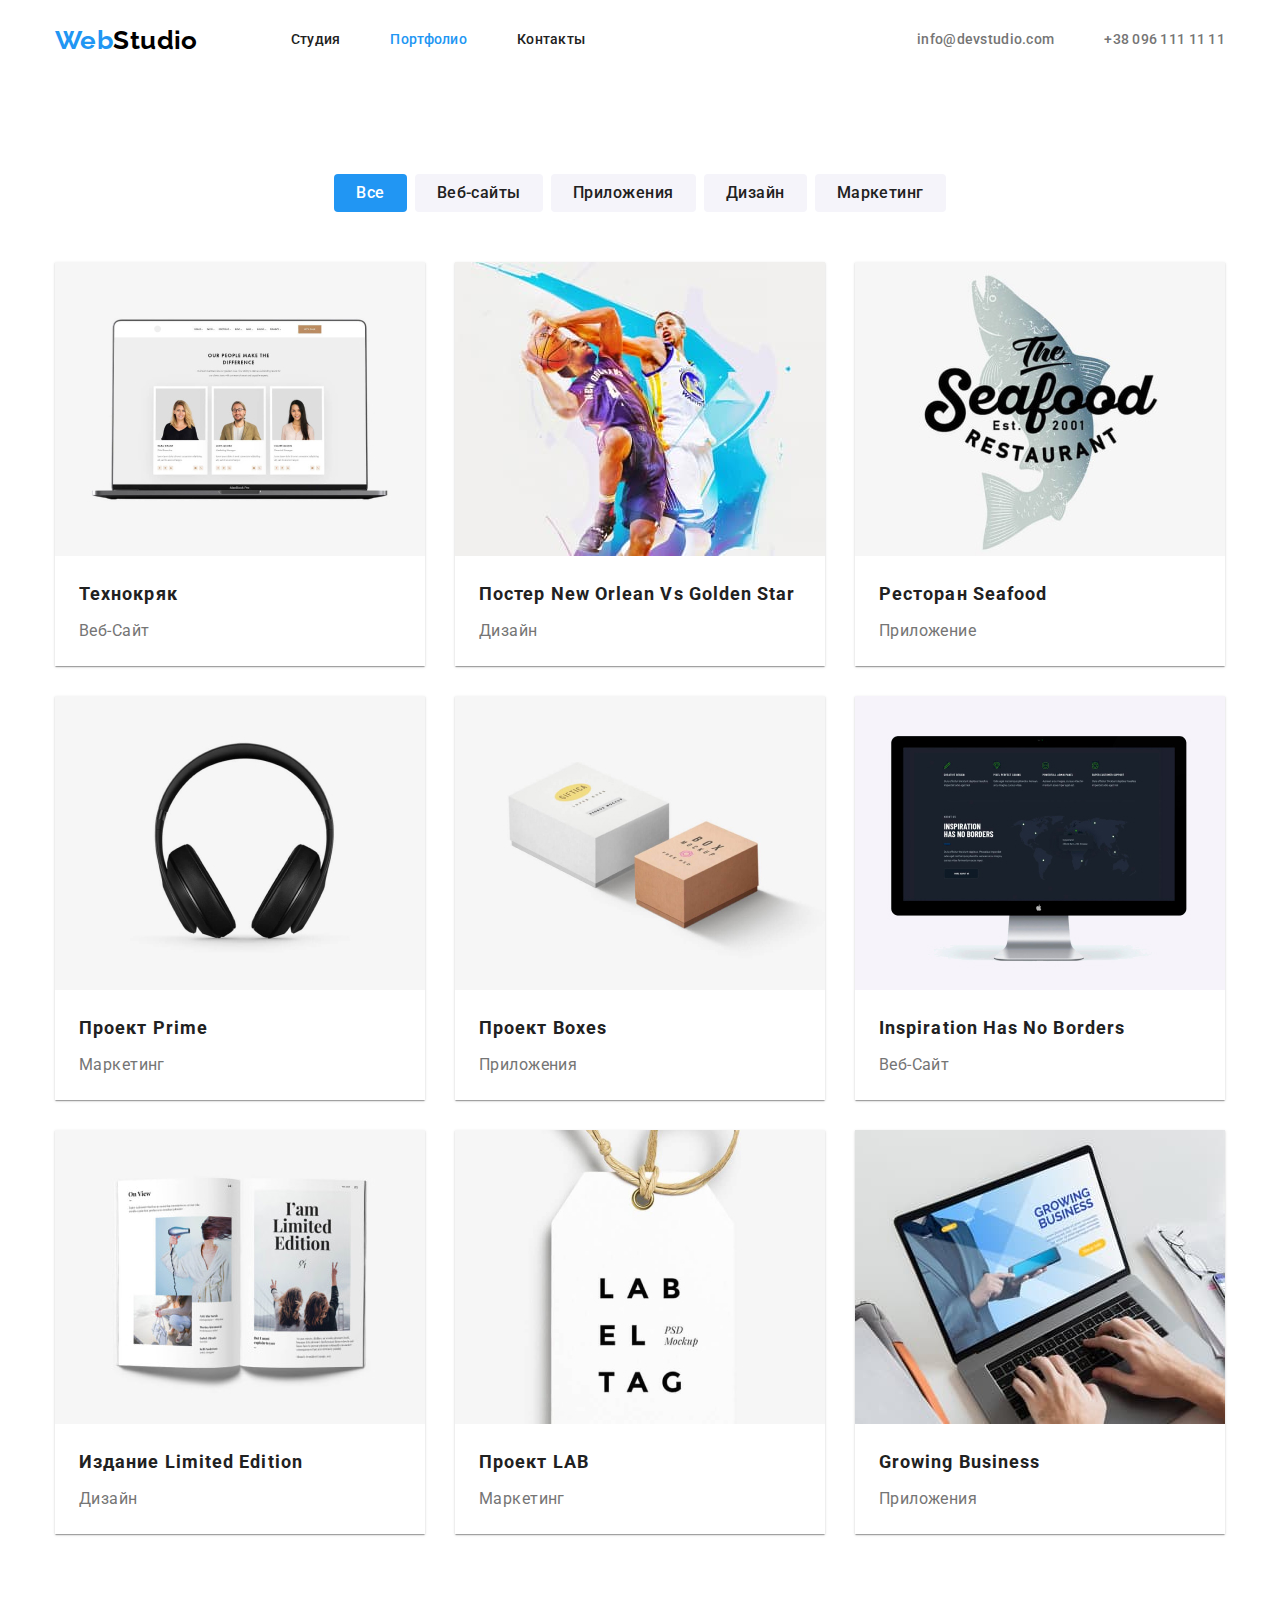
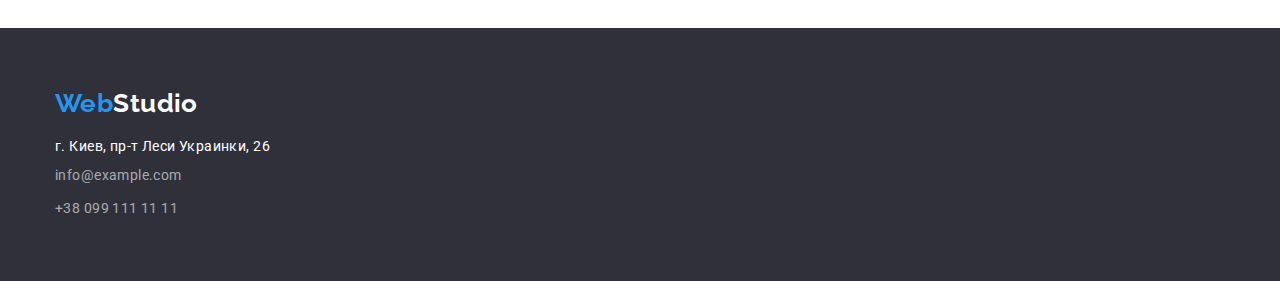
==== pages/portfolio.html @ 3f408224 "Проект" ====
<!DOCTYPE html>
<html lang="ru">
  <head>
    <meta charset="UTF-8" />
    <meta http-equiv="X-UA-Compatible" content="IE=edge" />
    <meta name="viewport" content="width=device-width, initial-scale=1.0" />
    <title>Портфолио</title>
    <link rel="preconnect" href="https://fonts.gstatic.com" />
    <link
      href="https://fonts.googleapis.com/css2?family=Oleo+Script&family=Raleway:wght@700&family=Roboto:wght@400;500;700&display=swap"
      rel="stylesheet"
    />
    <link
      rel="stylesheet"
      href="https://cdn.jsdelivr.net/npm/modern-normalize@1.0.0/modern-normalize.min.css"
    />
    <link rel="stylesheet" href="../css/variables.css" />
    <link rel="stylesheet" href="../css/style.css" />
  </head>
  <body>
    <header class="header">
      <div class="container">
        <p class="logo">
          <a class="link" href="../index.html"
            >Web<span class="logoheader-secondpart">Studio</span></a
          >
        </p>
        <nav class="menu">
          <ul class="nav-menu">
            <li class="listitem">
              <a class="link" href="../index.html">Студия</a>
            </li>
            <li class="listitem">
              <a class="link active" href="pages/portfolio.html">Портфолио</a>
            </li>
            <li class="listitem">
              <a class="link" href="#">Контакты</a>
            </li>
          </ul>
        </nav>
        <ul class="listinfo">
          <li class="listitem">
            <a class="link header-info" href="mailto:info@devstudio.com"
              >info@devstudio.com</a
            >
          </li>
          <li class="listitem">
            <a class="link header-info" href="tel:+380961111111"
              >+38 096 111 11 11</a
            >
          </li>
        </ul>
      </div>
    </header>
    <main>
      <section class="section-portfolio">
        <div class="container">
          <h1 class="nonevisible">Наши работы</h1>
          <!-- Группа кнопок для фильтра работ -->
          <ul class="filter-nav">
            <li class="listitem">
              <button class="filter-btn active" type="submit">Все</button>
            </li>
            <li class="listitem">
              <button class="filter-btn" type="submit">Веб-сайты</button>
            </li>
            <li class="listitem">
              <button class="filter-btn" type="submit">Приложения</button>
            </li>
            <li class="listitem">
              <button class="filter-btn" type="submit">Дизайн</button>
            </li>
            <li class="listitem">
              <button class="filter-btn" type="submit">Маркетинг</button>
            </li>
          </ul>
          <!-- Группа карточек с работами -->
          <div class="portfolio-card-container">
            <ul class="portfolio-list">
              <li class="listitem">
                <div class="portfolio-card-img">
                  <img
                    src="../images/portfolio1.jpg"
                    alt="Веб-сайт Технокряк"
                  />
                </div>
                <div class="prtfolio-card-content">
                  <h2 class="title">Технокряк</h2>
                  <p class="text">Веб-сайт</p>
                </div>
              </li>
              <li class="listitem">
                <div class="portfolio-card-img">
                  <img
                    src="../images/portfolio2.jpg"
                    alt="Дизайн Постер New Orlean vs Golden Star"
                  />
                </div>
                <div class="prtfolio-card-content">
                  <h2 class="title">Постер New Orlean vs Golden Star</h2>
                  <p class="text">Дизайн</p>
                </div>
              </li>
              <li class="listitem">
                <div class="portfolio-card-img">
                  <img
                    src="../images/portfolio3.jpg"
                    alt="Приложение Ресторан Seafood"
                  />
                </div>
                <div class="prtfolio-card-content">
                  <h2 class="title">Ресторан Seafood</h2>
                  <p class="text">Приложение</p>
                </div>
              </li>
              <li class="listitem">
                <div class="portfolio-card-img">
                  <img
                    src="../images/portfolio4.jpg"
                    alt="Маркетинг Проект Prime"
                  />
                </div>
                <div class="prtfolio-card-content">
                  <h2 class="title">Проект Prime</h2>
                  <p class="text">Маркетинг</p>
                </div>
              </li>
              <li class="listitem">
                <div class="portfolio-card-img">
                  <img
                    src="../images/portfolio5.jpg"
                    alt="Приложение Проект Boxes"
                  />
                </div>
                <div class="prtfolio-card-content">
                  <h2 class="title">Проект Boxes</h2>
                  <p class="text">Приложения</p>
                </div>
              </li>
              <li class="listitem">
                <div class="portfolio-card-img">
                  <img
                    src="../images/portfolio6.jpg"
                    alt="Веб-сайт Inspiration has no Borders"
                  />
                </div>
                <div class="prtfolio-card-content">
                  <h2 class="title">Inspiration has no Borders</h2>
                  <p class="text">Веб-сайт</p>
                </div>
              </li>
              <li class="listitem">
                <div class="portfolio-card-img">
                  <img
                    src="../images/portfolio7.jpg"
                    alt="Дизайн Издание Limited Edition"
                  />
                </div>
                <div class="prtfolio-card-content">
                  <h2 class="title">Издание Limited Edition</h2>
                  <p class="text">Дизайн</p>
                </div>
              </li>
              <li class="listitem">
                <div class="portfolio-card-img">
                  <img
                    src="../images/portfolio8.jpg"
                    alt="Маркетинг Проект LAB"
                  />
                </div>
                <div class="prtfolio-card-content">
                  <h2 class="title">Проект LAB</h2>
                  <p class="text">Маркетинг</p>
                </div>
              </li>
              <li class="listitem">
                <div class="portfolio-card-img">
                  <img
                    src="../images/portfolio9.jpg"
                    alt="Приложение Growing Business"
                  />
                </div>
                <div class="prtfolio-card-content">
                  <h2 class="title">Growing Business</h2>
                  <p class="text">Приложения</p>
                </div>
              </li>
            </ul>
          </div>
        </div>
      </section>
    </main>
    <footer>
      <div class="footer-box">
        <div class="container">
          <p class="logo">
            <a class="link" href="./index.html"
              >Web<span class="logofooter-secondpart">Studio</span></a
            >
          </p>
          <address>
            <p class="address-info">г. Киев, пр-т Леси Украинки, 26</p>
            <ul class="listinfo">
              <li class="listitem">
                <a class="link footer-info" href="mailto:info@example.com"
                  >info@example.com</a
                >
              </li>
              <li class="listitem">
                <a class="link footer-info" href="tel:+380991111111"
                  >+38 099 111 11 11</a
                >
              </li>
            </ul>
          </address>
        </div>
      </div>
    </footer>
  </body>
</html>
---- css/variables.css ----
:root {
  --basic-textcolor: rgba(117, 117, 117, 1);
  --white-color: rgba(255, 255, 255, 1);
  --accent-color: rgba(33, 150, 243, 1);
  --basic-hcolor: rgba(33, 33, 33, 1);
  --footter-acolor: rgba(255, 255, 255, 0.6);
  --accent-bgcolor: rgba(47, 48, 58, 1);
  --section-bgcolor: rgba(245, 244, 250, 1);
  --logoheader-second-color: rgba(0, 0, 0, 1);
  --logofooter-second-color: rgba(255, 255, 255, 1);
  --border-cards-color: rgba(238, 238, 238, 1);
  --width-container: 1200px;
  --min-indent: 30px;
  --card-shadow: 0px 2px 1px -1px rgba(0, 0, 0, 0.2),
    0px 1px 1px 0px rgba(0, 0, 0, 0.14), 0px 1px 3px 0px rgba(0, 0, 0, 0.12);
}

/* 
Черный лого rgba(0,0,0,1);
акцент rgba(33,150,243,1);
неактивный меню rgba(33,33,33,1);
неактивная ссылка rgba(117,117,117,1);
Основной белый rgba(255,255,255,1);
border: 1px solid 236,236,236,1
 */
---- css/style.css ----
/* font-family: 'Oleo Script', cursive;
font-family: 'Raleway', sans-serif; */
/* 
* {
  outline: 1px solid tomato;
} */

body {
  font-family: 'Roboto', sans-serif;
  font-weight: 400;
  font-size: 14px;
  line-height: 1.14;
  letter-spacing: 0.03em;
  color: var(--basic-textcolor);
}

img {
  display: block;
  max-width: 100%;
  height: auto;
}

/* reset style for tags and base classes*/

body h1,
body h2,
body h3,
body h4,
body h5,
body h6,
body p,
body ul {
  padding: 0;
  margin: 0;
  margin-block-start: 0;
  margin-block-end: 0;
}

address {
  font-style: normal;
}

.listitem {
  list-style: none;
}

.link {
  text-decoration: none;
}

/* Style general container */
/* container */
.container {
  width: var(--width-container);
  padding: 0 15px;
  margin: 0 auto;
}

/* general style section */
.base-title {
  font-weight: 700;
  color: var(--basic-hcolor);
  font-size: 36px;
  line-height: 1.17;
  text-align: center;
}

.title {
  font-weight: 700;
  color: var(--basic-hcolor);
  line-height: 1.14;
  text-transform: uppercase;
}

.text {
  line-height: 1.71;
}

/* general HEADER and FOOTTER sections: logo, menu, contact*/
.header .container {
  display: flex;
  align-items: center;
  min-height: 80px;
}

.logo {
  margin-right: 93px;
}

.logo .link {
  font-family: 'Raleway', sans-serif;
  color: var(--accent-color);
  font-weight: 700;
  font-size: 26px;
  line-height: 1.19;
}

.logoheader-secondpart {
  color: var(--logoheader-second-color);
}

.logofooter-secondpart {
  color: var(--logofooter-second-color);
}

/* style header and lists for menu and contact-info*/
.nav-menu {
  display: flex;
  align-items: center;
}

.nav-menu .listitem:not(:first-child) {
  margin-left: 50px;
}

.menu .link {
  display: inline-block;
  color: var(--basic-hcolor);
  font-weight: 500;
  line-height: 1.14;
  letter-spacing: 0.02em;
}

.header .listinfo {
  display: flex;
  margin-left: auto;
}

.header .listinfo .listitem:not(:last-child) {
  margin-right: 50px;
}

.menu .link:hover,
.menu .link:focus,
.listinfo .link:hover,
.listinfo .link:focus {
  color: var(--accent-color);
}

.menu .link.active {
  color: var(--accent-color);
}

.listitem .header-info {
  font-weight: 500;
  line-height: 1.14;
  letter-spacing: 0.02em;
  color: var(--basic-textcolor);
}

/* style main section
section Hero */

.main-box {
  min-width: var(--width-container);
  background-color: var(--accent-bgcolor);
}

.hero.container {
  padding: 200px 0;
}

.tagline {
  display: block;
  margin-bottom: 30px;
  color: var(--white-color);
  font-weight: 900;
  font-size: 44px;
  line-height: 1.36;
  text-align: center;
  letter-spacing: 0.06em;
  text-transform: uppercase;
}

.btn-order {
  display: block;
  padding: 10px 32px;
  margin: 0 auto;
  font-weight: 700;
  font-size: 16px;
  line-height: 1.86;
  text-align: center;
  letter-spacing: 0.06em;
  background: var(--accent-color);
  color: var(--white-color);
  border-radius: 4px;
  border-style: none;
}

/* style section feuture */

.features .container,
.ourteam .container {
  padding-top: 94px;
  padding-bottom: 94px;
}

.features .list {
  display: flex;
  flex-wrap: wrap;
  justify-content: space-between;
}

.nonevisible {
  display: none;
}

.features .title {
  margin-bottom: 10px;
}

.features .listitem {
  width: 270px;
}

/* style section portfolio */

.portfolio .container {
  padding-bottom: 94px;
}

.portfolio .list {
  display: flex;
  flex-wrap: wrap;
  justify-content: space-between;
}

.portfolio .base-title {
  margin-bottom: 50px;
}

.portfolio .title {
  font-weight: 700;
  font-size: 18px;
  line-height: 2;
  letter-spacing: 0.06em;
  text-transform: capitalize;
}

.portfolio .text {
  font-size: 16px;
  line-height: 1.88;
  text-transform: capitalize;
}

/* style section ourteam */
.ourteam .base-title {
  margin-bottom: 50px;
}

.ourteam .list {
  display: flex;
  flex-wrap: wrap;
  justify-content: space-between;
}

.ourteam .listitem {
  text-align: center;
  border-style: hidden;
  border-width: 1px;
  border-radius: 0px 0px 4px 4px;
  box-shadow: var(--card-shadow);
}

.ourteam .image {
  display: block;
}

.ourteam .title {
  margin-bottom: 10px;
  display: block;
  font-weight: 500;
  font-size: 16px;
  line-height: 1.19;
  text-transform: capitalize;
}

.ourteam .text {
  display: block;
  font-size: 16px;
  line-height: 1.19;
  text-transform: capitalize;
}

.ourteam {
  min-width: var(--width-container);
  background-color: var(--section-bgcolor);
}

.ourteam-card-content {
  padding: var(--min-indent);
  background-color: var(--white-color);
}

/* style for footer */

.footer-box .container {
  padding-bottom: 60px;
  padding-top: 60px;
}

.footer-box .logo {
  margin-bottom: 20px;
}

.footer-box .address-info {
  display: block;
  margin-bottom: 9px;
  color: var(--white-color);
}

.footer-box .footer-info {
  display: inline-block;
}

.footer-box .listitem {
  display: block;
}

.footer-box .listinfo .listitem:not(:last-child) {
  margin-bottom: 9px;
}

.listitem .footer-info {
  line-height: 1.71;
  color: var(--footter-acolor);
}

.footer-box {
  min-width: var(--width-container);
  background-color: var(--accent-bgcolor);
}

/* only potfolio pages */

.section-portfolio {
  margin-top: 94px;
  margin-bottom: 94px;
}

.section-portfolio .filter-nav {
  display: flex;
  justify-content: center;
  margin-bottom: 50px;
}

.section-portfolio .filter-nav .listitem:not(:first-child) {
  margin-left: 8px;
}

.section-portfolio .listitem .filter-btn {
  min-height: 38px;
  padding: 6px 22px;
  border-style: none;
  border-radius: 4px;
  background-color: var(--section-bgcolor);
  color: var(--basic-hcolor);
  font-family: 'Roboto', sans-serif;
  font-weight: 500;
  font-size: 16px;
  line-height: 1.63;
  text-align: center;
  letter-spacing: 0.03em;
}

.filter-nav .filter-btn:hover,
.filter-nav .filter-btn:focus {
  background-color: var(--accent-color);
  color: var(--white-color);
}

.filter-nav .filter-btn.active {
  background-color: var(--accent-color);
  color: var(--white-color);
}

.portfolio-list {
  display: flex;
  flex-wrap: wrap;
  justify-content: flex-start;
  margin-top: calc(-1 * var(--min-indent));
  margin-left: calc(-1 * var(--min-indent));
}

.portfolio-list .listitem {
  flex-basis: calc(100% / 3 - var(--min-indent));
  margin-top: var(--min-indent);
  margin-left: var(--min-indent);
  box-shadow: var(--card-shadow);
}

.prtfolio-card-content {
  padding: 20px 24px;
}

.portfolio-list .title {
  margin-bottom: 4px;
  font-weight: 700;
  font-size: 18px;
  line-height: 2;
  letter-spacing: 0.06em;
  text-transform: capitalize;
}

.portfolio-list .text {
  font-size: 16px;
  line-height: 1.88;
  text-transform: capitalize;
}
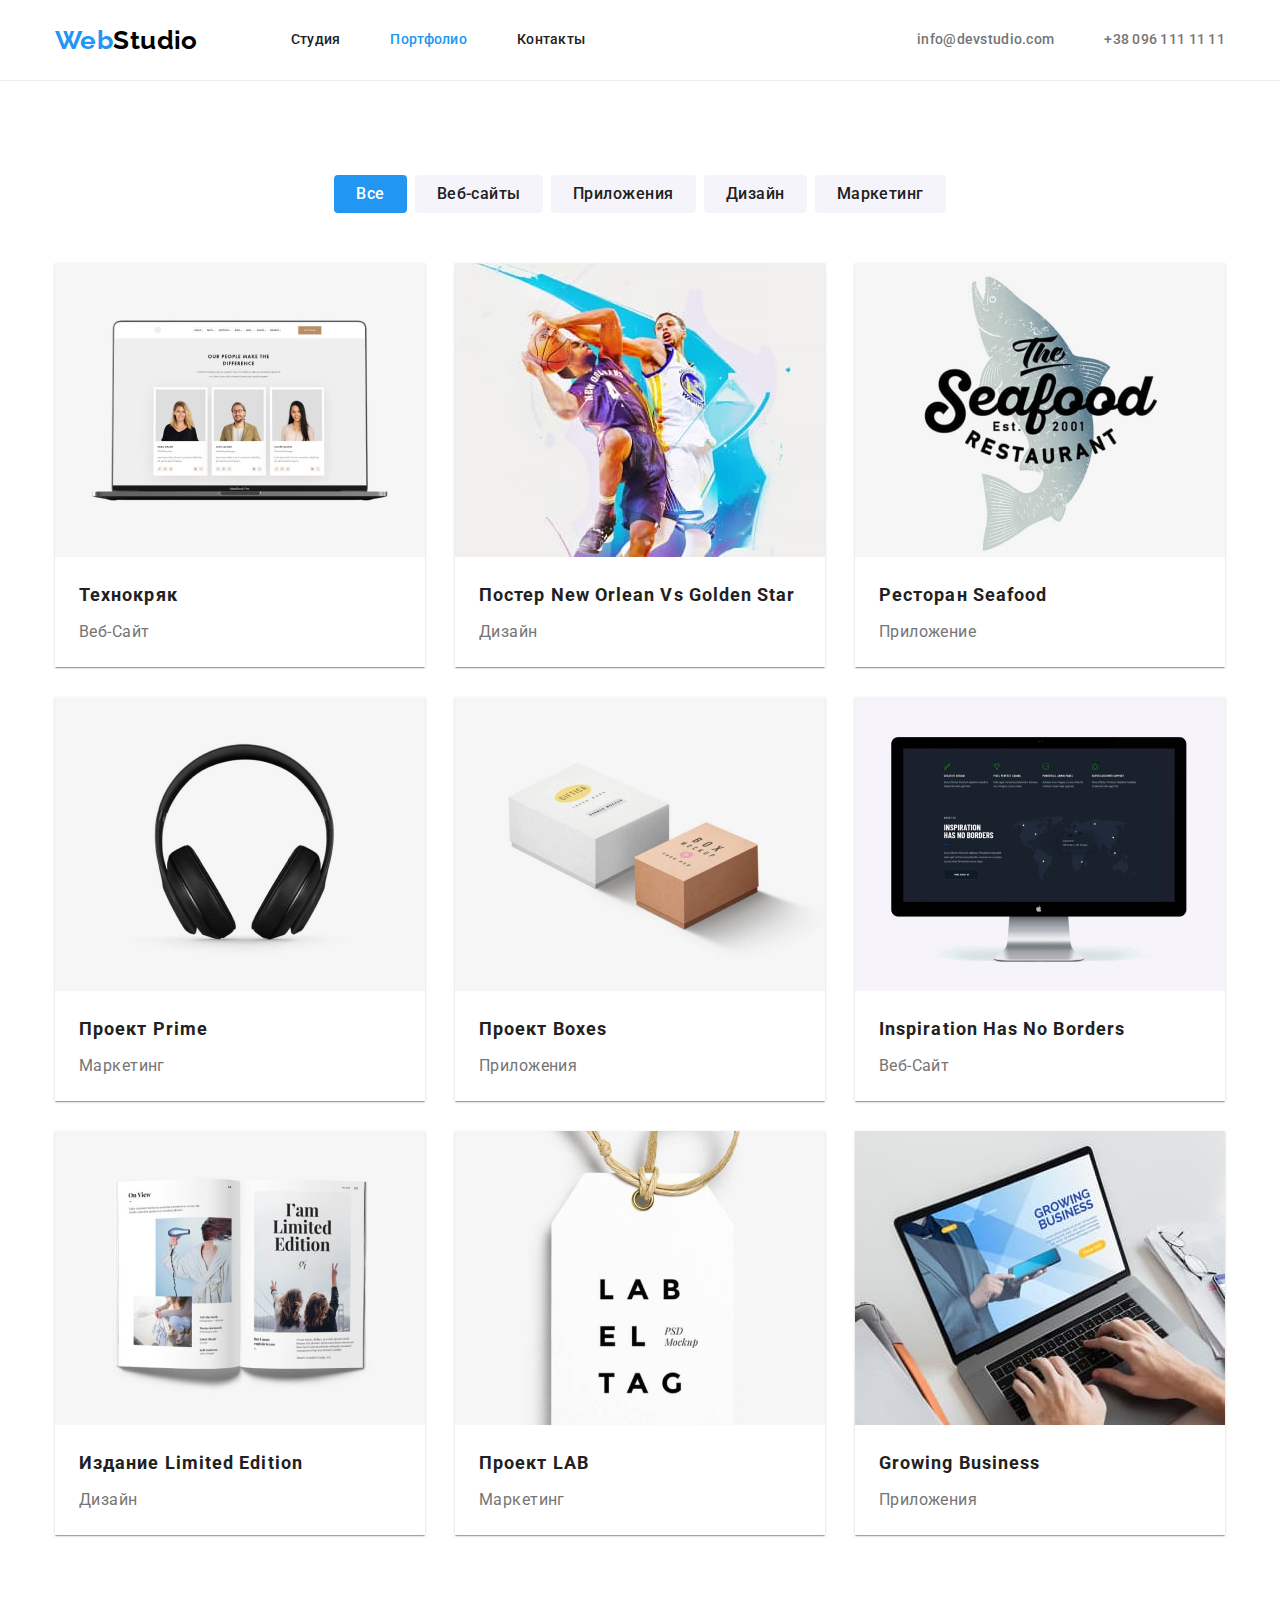
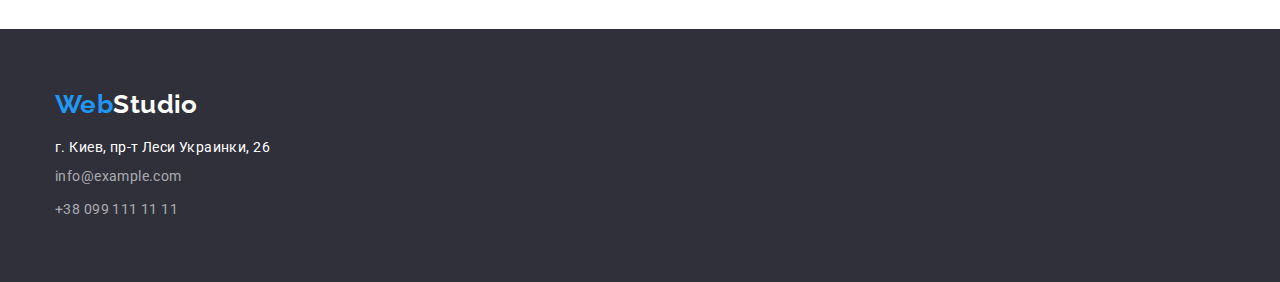
==== commit 0fca82d7: "Проект" ====
--- a/pages/portfolio.html
+++ b/pages/portfolio.html
@@ -19,37 +19,39 @@
   </head>
   <body>
     <header class="header">
-      <div class="container">
-        <p class="logo">
-          <a class="link" href="../index.html"
-            >Web<span class="logoheader-secondpart">Studio</span></a
-          >
-        </p>
-        <nav class="menu">
-          <ul class="nav-menu">
-            <li class="listitem">
-              <a class="link" href="../index.html">Студия</a>
-            </li>
-            <li class="listitem">
-              <a class="link active" href="pages/portfolio.html">Портфолио</a>
-            </li>
-            <li class="listitem">
-              <a class="link" href="#">Контакты</a>
+      <div class="canvas">
+        <div class="container">
+          <p class="logo">
+            <a class="link" href="../index.html"
+              >Web<span class="logoheader-secondpart">Studio</span></a
+            >
+          </p>
+          <nav class="menu">
+            <ul class="nav-menu">
+              <li class="listitem">
+                <a class="link" href="../index.html">Студия</a>
+              </li>
+              <li class="listitem">
+                <a class="link active" href="portfolio.html">Портфолио</a>
+              </li>
+              <li class="listitem">
+                <a class="link" href="#">Контакты</a>
+              </li>
+            </ul>
+          </nav>
+          <ul class="listinfo">
+            <li class="listitem">
+              <a class="link header-info" href="mailto:info@devstudio.com"
+                >info@devstudio.com</a
+              >
+            </li>
+            <li class="listitem">
+              <a class="link header-info" href="tel:+380961111111"
+                >+38 096 111 11 11</a
+              >
             </li>
           </ul>
-        </nav>
-        <ul class="listinfo">
-          <li class="listitem">
-            <a class="link header-info" href="mailto:info@devstudio.com"
-              >info@devstudio.com</a
-            >
-          </li>
-          <li class="listitem">
-            <a class="link header-info" href="tel:+380961111111"
-              >+38 096 111 11 11</a
-            >
-          </li>
-        </ul>
+        </div>
       </div>
     </header>
     <main>
@@ -190,8 +192,8 @@
         </div>
       </section>
     </main>
-    <footer>
-      <div class="footer-box">
+    <footer class="footer">
+      <div class="canvas">
         <div class="container">
           <p class="logo">
             <a class="link" href="./index.html"
--- a/css/variables.css
+++ b/css/variables.css
@@ -5,11 +5,15 @@
   --basic-hcolor: rgba(33, 33, 33, 1);
   --footter-acolor: rgba(255, 255, 255, 0.6);
   --accent-bgcolor: rgba(47, 48, 58, 1);
+  --accent-bgcolor-40: rgba(47, 48, 58, 0.4);
   --section-bgcolor: rgba(245, 244, 250, 1);
   --logoheader-second-color: rgba(0, 0, 0, 1);
   --logofooter-second-color: rgba(255, 255, 255, 1);
   --border-cards-color: rgba(238, 238, 238, 1);
+  --border-header-color: rgba(236, 236, 236, 1);
   --width-container: 1200px;
+  --width-canvas: 1600px;
+  --height-canvas: 600px;
   --min-indent: 30px;
   --card-shadow: 0px 2px 1px -1px rgba(0, 0, 0, 0.2),
     0px 1px 1px 0px rgba(0, 0, 0, 0.14), 0px 1px 3px 0px rgba(0, 0, 0, 0.12);
--- a/css/style.css
+++ b/css/style.css
@@ -50,6 +50,12 @@
 
 /* Style general container */
 /* container */
+.canvas {
+  max-width: 100%;
+  min-width: var(--width-container);
+  margin: 0 auto;
+}
+
 .container {
   width: var(--width-container);
   padding: 0 15px;
@@ -77,6 +83,10 @@
 }
 
 /* general HEADER and FOOTTER sections: logo, menu, contact*/
+.header > .canvas {
+  border-bottom: 1px solid var(--border-header-color);
+}
+
 .header .container {
   display: flex;
   align-items: center;
@@ -103,7 +113,7 @@
   color: var(--logofooter-second-color);
 }
 
-/* style header and lists for menu and contact-info*/
+/* style header lists for menu and contact-info*/
 .nav-menu {
   display: flex;
   align-items: center;
@@ -148,15 +158,34 @@
   color: var(--basic-textcolor);
 }
 
-/* style main section
-section Hero */
-
-.main-box {
-  min-width: var(--width-container);
-  background-color: var(--accent-bgcolor);
-}
-
-.hero.container {
+/* style main section */
+
+/* section Hero  */
+
+.hero > .canvas {
+  background-image: linear-gradient(
+    to right,
+    var(--accent-bgcolor-40),
+    var(--accent-bgcolor-40)
+  );
+}
+
+.hero > .canvas > .background {
+  max-width: var(--width-canvas);
+  min-height: var(--height-canvas);
+  margin: 0 auto;
+  background-position: 50% 50%;
+  background-repeat: no-repeat;
+  background-size: cover;
+  background-image: linear-gradient(
+      to right,
+      var(--accent-bgcolor-40),
+      var(--accent-bgcolor-40)
+    ),
+    url(../images/hero-background.jpg);
+}
+
+.hero .container {
   padding: 200px 0;
 }
 
@@ -294,30 +323,30 @@
 
 /* style for footer */
 
-.footer-box .container {
+.footer .container {
   padding-bottom: 60px;
   padding-top: 60px;
 }
 
-.footer-box .logo {
+.footer .logo {
   margin-bottom: 20px;
 }
 
-.footer-box .address-info {
+.footer .address-info {
   display: block;
   margin-bottom: 9px;
   color: var(--white-color);
 }
 
-.footer-box .footer-info {
+.footer .footer-info {
   display: inline-block;
 }
 
-.footer-box .listitem {
-  display: block;
-}
-
-.footer-box .listinfo .listitem:not(:last-child) {
+.footer .listitem {
+  display: block;
+}
+
+.footer .listinfo .listitem:not(:last-child) {
   margin-bottom: 9px;
 }
 
@@ -326,7 +355,7 @@
   color: var(--footter-acolor);
 }
 
-.footer-box {
+.footer {
   min-width: var(--width-container);
   background-color: var(--accent-bgcolor);
 }
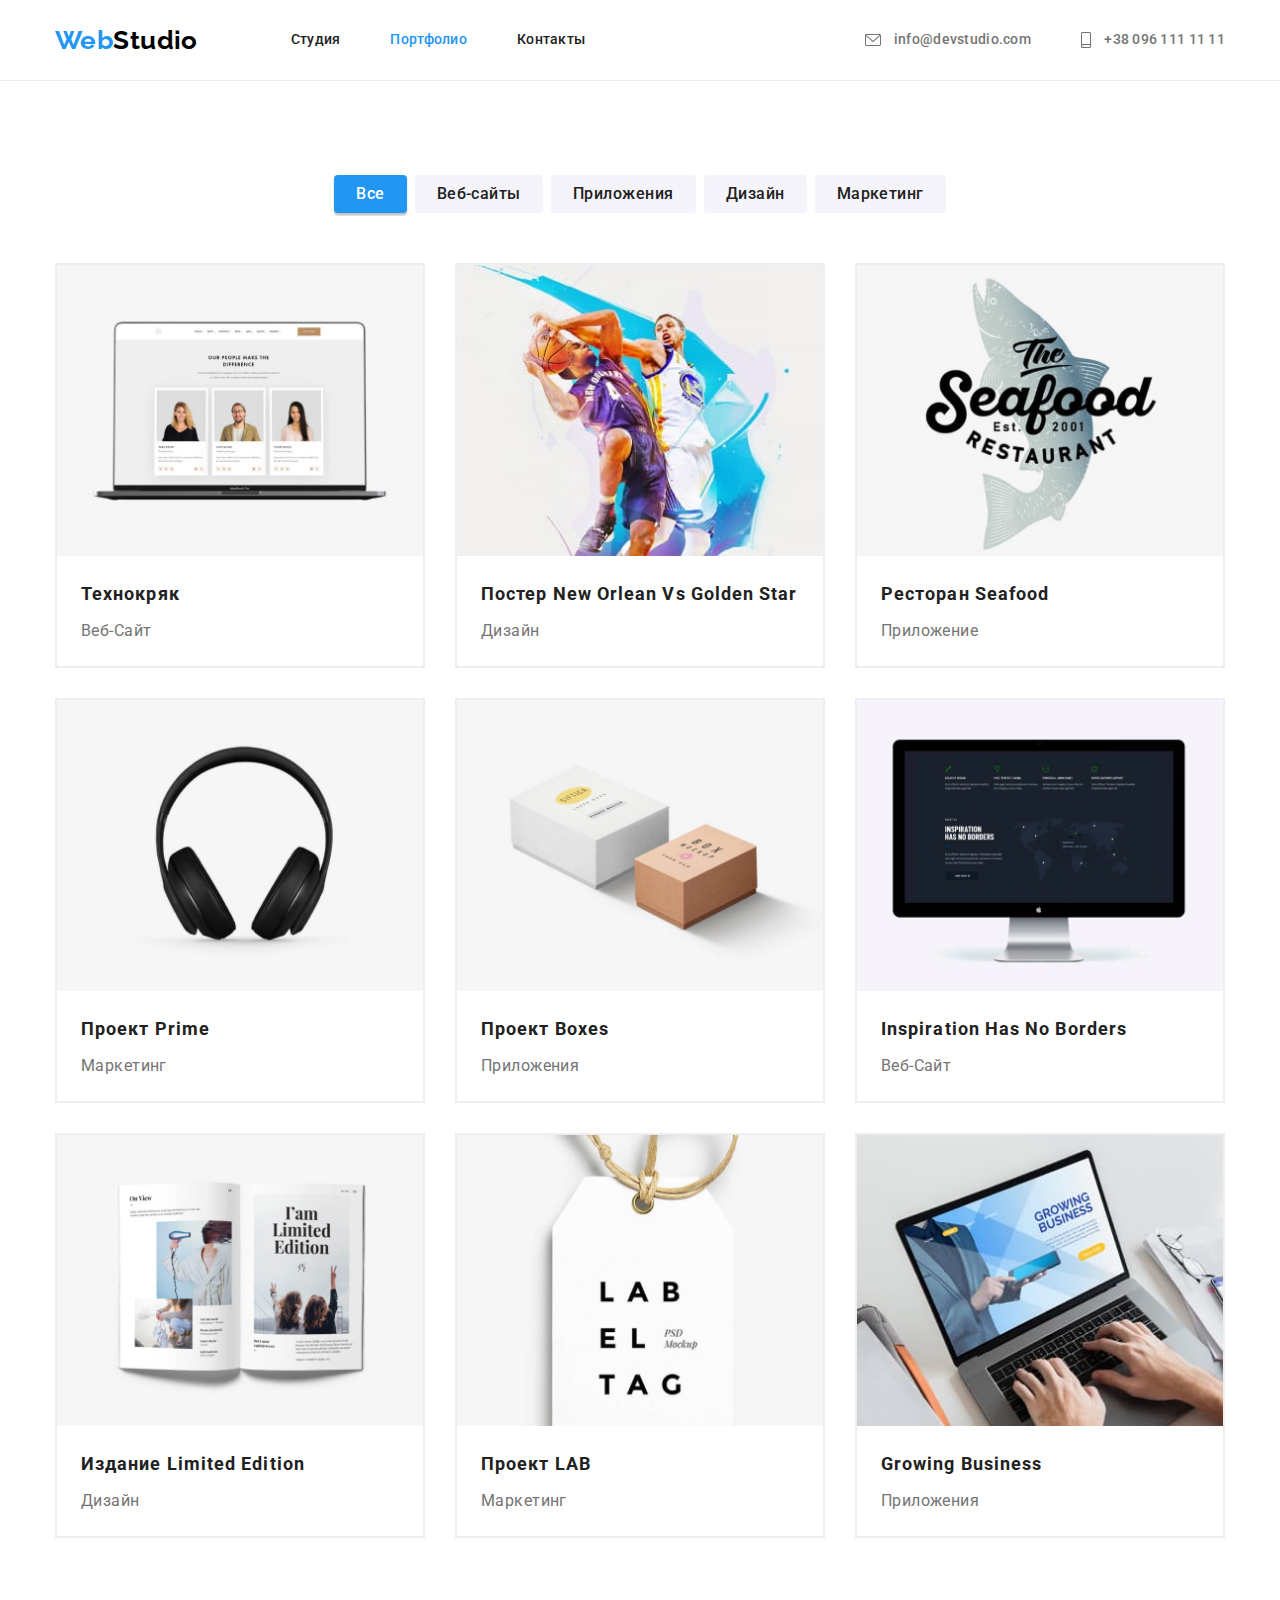
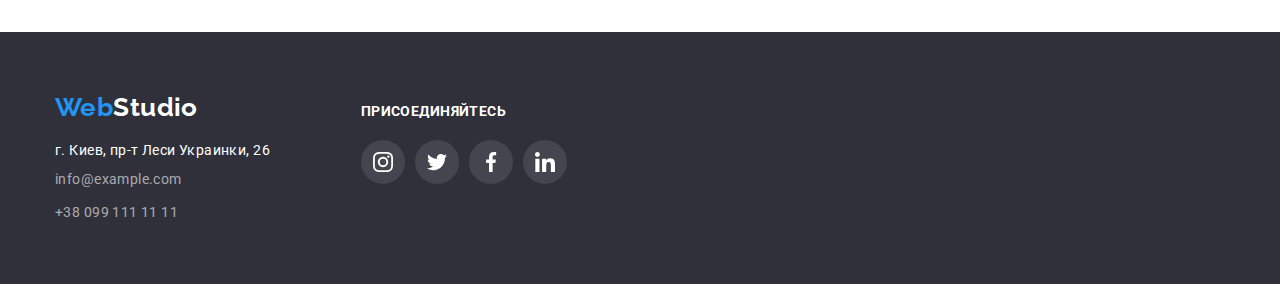
==== commit b91ff195: "проект" ====
--- a/pages/portfolio.html
+++ b/pages/portfolio.html
@@ -41,13 +41,19 @@
           </nav>
           <ul class="listinfo">
             <li class="listitem">
-              <a class="link header-info" href="mailto:info@devstudio.com"
-                >info@devstudio.com</a
+              <a class="link header-info" href="mailto:info@devstudio.com">
+                <svg class="mailto" width="16" height="12">
+                  <use href="../images/icons.svg#envelope"></use>
+                </svg>
+                info@devstudio.com</a
               >
             </li>
             <li class="listitem">
-              <a class="link header-info" href="tel:+380961111111"
-                >+38 096 111 11 11</a
+              <a class="link header-info" href="tel:+380961111111">
+                <svg class="tel" width="10" height="16">
+                  <use href="../images/icons.svg#smartphone"></use>
+                </svg>
+                +38 096 111 11 11</a
               >
             </li>
           </ul>
@@ -80,141 +86,195 @@
           <div class="portfolio-card-container">
             <ul class="portfolio-list">
               <li class="listitem">
-                <div class="portfolio-card-img">
-                  <img
-                    src="../images/portfolio1.jpg"
-                    alt="Веб-сайт Технокряк"
-                  />
-                </div>
-                <div class="prtfolio-card-content">
-                  <h2 class="title">Технокряк</h2>
-                  <p class="text">Веб-сайт</p>
-                </div>
-              </li>
-              <li class="listitem">
-                <div class="portfolio-card-img">
-                  <img
-                    src="../images/portfolio2.jpg"
-                    alt="Дизайн Постер New Orlean vs Golden Star"
-                  />
-                </div>
-                <div class="prtfolio-card-content">
-                  <h2 class="title">Постер New Orlean vs Golden Star</h2>
-                  <p class="text">Дизайн</p>
-                </div>
-              </li>
-              <li class="listitem">
-                <div class="portfolio-card-img">
-                  <img
-                    src="../images/portfolio3.jpg"
-                    alt="Приложение Ресторан Seafood"
-                  />
-                </div>
-                <div class="prtfolio-card-content">
-                  <h2 class="title">Ресторан Seafood</h2>
-                  <p class="text">Приложение</p>
-                </div>
-              </li>
-              <li class="listitem">
-                <div class="portfolio-card-img">
-                  <img
-                    src="../images/portfolio4.jpg"
-                    alt="Маркетинг Проект Prime"
-                  />
-                </div>
-                <div class="prtfolio-card-content">
-                  <h2 class="title">Проект Prime</h2>
-                  <p class="text">Маркетинг</p>
-                </div>
-              </li>
-              <li class="listitem">
-                <div class="portfolio-card-img">
-                  <img
-                    src="../images/portfolio5.jpg"
-                    alt="Приложение Проект Boxes"
-                  />
-                </div>
-                <div class="prtfolio-card-content">
-                  <h2 class="title">Проект Boxes</h2>
-                  <p class="text">Приложения</p>
-                </div>
-              </li>
-              <li class="listitem">
-                <div class="portfolio-card-img">
-                  <img
-                    src="../images/portfolio6.jpg"
-                    alt="Веб-сайт Inspiration has no Borders"
-                  />
-                </div>
-                <div class="prtfolio-card-content">
-                  <h2 class="title">Inspiration has no Borders</h2>
-                  <p class="text">Веб-сайт</p>
-                </div>
-              </li>
-              <li class="listitem">
-                <div class="portfolio-card-img">
-                  <img
-                    src="../images/portfolio7.jpg"
-                    alt="Дизайн Издание Limited Edition"
-                  />
-                </div>
-                <div class="prtfolio-card-content">
-                  <h2 class="title">Издание Limited Edition</h2>
-                  <p class="text">Дизайн</p>
-                </div>
-              </li>
-              <li class="listitem">
-                <div class="portfolio-card-img">
-                  <img
-                    src="../images/portfolio8.jpg"
-                    alt="Маркетинг Проект LAB"
-                  />
-                </div>
-                <div class="prtfolio-card-content">
-                  <h2 class="title">Проект LAB</h2>
-                  <p class="text">Маркетинг</p>
-                </div>
-              </li>
-              <li class="listitem">
-                <div class="portfolio-card-img">
-                  <img
-                    src="../images/portfolio9.jpg"
-                    alt="Приложение Growing Business"
-                  />
-                </div>
-                <div class="prtfolio-card-content">
-                  <h2 class="title">Growing Business</h2>
-                  <p class="text">Приложения</p>
-                </div>
+                <a href="#">
+                  <div class="portfolio-card-img">
+                    <img
+                      src="../images/portfolio1.jpg"
+                      alt="Веб-сайт Технокряк"
+                    />
+                  </div>
+                  <div class="prtfolio-card-content">
+                    <h2 class="title">Технокряк</h2>
+                    <p class="text">Веб-сайт</p>
+                  </div>
+                </a>
+              </li>
+              <li class="listitem">
+                <a href="#">
+                  <div class="portfolio-card-img">
+                    <img
+                      src="../images/portfolio2.jpg"
+                      alt="Дизайн Постер New Orlean vs Golden Star"
+                    />
+                  </div>
+                  <div class="prtfolio-card-content">
+                    <h2 class="title">Постер New Orlean vs Golden Star</h2>
+                    <p class="text">Дизайн</p>
+                  </div>
+                </a>
+              </li>
+              <li class="listitem">
+                <a href="#">
+                  <div class="portfolio-card-img">
+                    <img
+                      src="../images/portfolio3.jpg"
+                      alt="Приложение Ресторан Seafood"
+                    />
+                  </div>
+                  <div class="prtfolio-card-content">
+                    <h2 class="title">Ресторан Seafood</h2>
+                    <p class="text">Приложение</p>
+                  </div>
+                </a>
+              </li>
+              <li class="listitem">
+                <a href="#">
+                  <div class="portfolio-card-img">
+                    <img
+                      src="../images/portfolio4.jpg"
+                      alt="Маркетинг Проект Prime"
+                    />
+                  </div>
+                  <div class="prtfolio-card-content">
+                    <h2 class="title">Проект Prime</h2>
+                    <p class="text">Маркетинг</p>
+                  </div>
+                </a>
+              </li>
+              <li class="listitem">
+                <a href="#">
+                  <div class="portfolio-card-img">
+                    <img
+                      src="../images/portfolio5.jpg"
+                      alt="Приложение Проект Boxes"
+                    />
+                  </div>
+                  <div class="prtfolio-card-content">
+                    <h2 class="title">Проект Boxes</h2>
+                    <p class="text">Приложения</p>
+                  </div>
+                </a>
+              </li>
+              <li class="listitem">
+                <a href="#">
+                  <div class="portfolio-card-img">
+                    <img
+                      src="../images/portfolio6.jpg"
+                      alt="Веб-сайт Inspiration has no Borders"
+                    />
+                  </div>
+                  <div class="prtfolio-card-content">
+                    <h2 class="title">Inspiration has no Borders</h2>
+                    <p class="text">Веб-сайт</p>
+                  </div>
+                </a>
+              </li>
+              <li class="listitem">
+                <a href="#">
+                  <div class="portfolio-card-img">
+                    <img
+                      src="../images/portfolio7.jpg"
+                      alt="Дизайн Издание Limited Edition"
+                    />
+                  </div>
+                  <div class="prtfolio-card-content">
+                    <h2 class="title">Издание Limited Edition</h2>
+                    <p class="text">Дизайн</p>
+                  </div>
+                </a>
+              </li>
+              <li class="listitem">
+                <a href="#">
+                  <div class="portfolio-card-img">
+                    <img
+                      src="../images/portfolio8.jpg"
+                      alt="Маркетинг Проект LAB"
+                    />
+                  </div>
+                  <div class="prtfolio-card-content">
+                    <h2 class="title">Проект LAB</h2>
+                    <p class="text">Маркетинг</p>
+                  </div>
+                </a>
+              </li>
+              <li class="listitem">
+                <a href="#">
+                  <div class="portfolio-card-img">
+                    <img
+                      src="../images/portfolio9.jpg"
+                      alt="Приложение Growing Business"
+                    />
+                  </div>
+                  <div class="prtfolio-card-content">
+                    <h2 class="title">Growing Business</h2>
+                    <p class="text">Приложения</p>
+                  </div>
+                </a>
               </li>
             </ul>
           </div>
         </div>
       </section>
     </main>
+    <!-- Section FOOTER -->
     <footer class="footer">
       <div class="canvas">
         <div class="container">
-          <p class="logo">
-            <a class="link" href="./index.html"
-              >Web<span class="logofooter-secondpart">Studio</span></a
-            >
-          </p>
-          <address>
-            <p class="address-info">г. Киев, пр-т Леси Украинки, 26</p>
-            <ul class="listinfo">
-              <li class="listitem">
-                <a class="link footer-info" href="mailto:info@example.com"
-                  >info@example.com</a
-                >
-              </li>
-              <li class="listitem">
-                <a class="link footer-info" href="tel:+380991111111"
-                  >+38 099 111 11 11</a
-                >
+          <div class="footer-block-wrap">
+            <p class="logo">
+              <a class="link" href="../index.html"
+                >Web<span class="logofooter-secondpart">Studio</span></a
+              >
+            </p>
+            <address>
+              <p class="address-info">г. Киев, пр-т Леси Украинки, 26</p>
+              <ul class="listinfo">
+                <li class="listitem">
+                  <a class="link footer-info" href="mailto:info@example.com"
+                    >info@example.com</a
+                  >
+                </li>
+                <li class="listitem">
+                  <a class="link footer-info" href="tel:+380991111111"
+                    >+38 099 111 11 11</a
+                  >
+                </li>
+              </ul>
+            </address>
+          </div>
+          <div class="footer-block-wrap social">
+            <h2 class="title">Присоединяйтесь</h2>
+            <ul class="social-footer-list">
+              <li class="social-footer-list-item">
+                <a href="https:\\instagram.com">
+                  <svg class="social" width="20" height="20">
+                    <use href="../images/icons.svg#social-instagram"></use>
+                  </svg>
+                </a>
+              </li>
+              <li class="social-footer-list-item">
+                <a href="https:\\twitter.com">
+                  <svg class="social" width="20" height="20">
+                    <use href="../images/icons.svg#social-twitter"></use>
+                  </svg>
+                </a>
+              </li>
+              <li class="social-footer-list-item">
+                <a href="https:\\facebook.com">
+                  <svg class="social" width="20" height="20">
+                    <use href="../images/icons.svg#social-facebook"></use>
+                  </svg>
+                </a>
+              </li>
+              <li class="social-footer-list-item">
+                <a href="https:\\linkedin.com">
+                  <svg class="social" width="20" height="20">
+                    <use href="../images/icons.svg#social-linkedin"></use>
+                  </svg>
+                </a>
               </li>
             </ul>
-          </address>
+          </div>
         </div>
       </div>
     </footer>
--- a/css/variables.css
+++ b/css/variables.css
@@ -4,6 +4,7 @@
   --accent-color: rgba(33, 150, 243, 1);
   --basic-hcolor: rgba(33, 33, 33, 1);
   --footter-acolor: rgba(255, 255, 255, 0.6);
+  --footter-acolor-10: rgba(255, 255, 255, 0.1);
   --accent-bgcolor: rgba(47, 48, 58, 1);
   --accent-bgcolor-40: rgba(47, 48, 58, 0.4);
   --section-bgcolor: rgba(245, 244, 250, 1);
@@ -11,6 +12,7 @@
   --logofooter-second-color: rgba(255, 255, 255, 1);
   --border-cards-color: rgba(238, 238, 238, 1);
   --border-header-color: rgba(236, 236, 236, 1);
+  --social-color: rgba(175, 177, 184, 1);
   --width-container: 1200px;
   --width-canvas: 1600px;
   --height-canvas: 600px;
--- a/css/style.css
+++ b/css/style.css
@@ -46,6 +46,7 @@
 
 .link {
   text-decoration: none;
+  outline: none;
 }
 
 /* Style general container */
@@ -58,12 +59,13 @@
 
 .container {
   width: var(--width-container);
-  padding: 0 15px;
+  padding: 94px 15px;
   margin: 0 auto;
 }
 
 /* general style section */
 .base-title {
+  margin-bottom: 50px;
   font-weight: 700;
   color: var(--basic-hcolor);
   font-size: 36px;
@@ -88,6 +90,8 @@
 }
 
 .header .container {
+  padding-top: 0;
+  padding-bottom: 0;
   display: flex;
   align-items: center;
   min-height: 80px;
@@ -103,6 +107,11 @@
   font-weight: 700;
   font-size: 26px;
   line-height: 1.19;
+  outline: none;
+}
+
+.logo .link:focus {
+  box-shadow: 0 0 0 3px var(--accent-color);
 }
 
 .logoheader-secondpart {
@@ -125,10 +134,13 @@
 
 .menu .link {
   display: inline-block;
+  padding-top: 30px;
+  padding-bottom: 30px;
   color: var(--basic-hcolor);
   font-weight: 500;
   line-height: 1.14;
   letter-spacing: 0.02em;
+  outline: none;
 }
 
 .header .listinfo {
@@ -141,21 +153,46 @@
 }
 
 .menu .link:hover,
+.listinfo .link:hover,
 .menu .link:focus,
-.listinfo .link:hover,
 .listinfo .link:focus {
   color: var(--accent-color);
 }
 
+/* .menu .link:focus,
+.listinfo .link:focus {
+  box-shadow: 0 0 0 3px var(--accent-color);
+} */
+
 .menu .link.active {
   color: var(--accent-color);
 }
 
+.menu .link.active::after {
+  content: '';
+  width: 100%;
+  height: 2px;
+  color: var(--accent-color);
+}
+
 .listitem .header-info {
+  display: block;
   font-weight: 500;
   line-height: 1.14;
   letter-spacing: 0.02em;
   color: var(--basic-textcolor);
+}
+
+.mailto {
+  margin-right: 10px;
+  vertical-align: middle;
+  fill: currentColor;
+}
+
+.tel {
+  margin-right: 10px;
+  vertical-align: middle;
+  fill: currentColor;
 }
 
 /* style main section */
@@ -218,12 +255,6 @@
 
 /* style section feuture */
 
-.features .container,
-.ourteam .container {
-  padding-top: 94px;
-  padding-bottom: 94px;
-}
-
 .features .list {
   display: flex;
   flex-wrap: wrap;
@@ -242,20 +273,27 @@
   width: 270px;
 }
 
+.features .listitem > .thumb {
+  width: 100%;
+  height: 120px;
+  margin-bottom: 30px;
+  display: flex;
+  justify-content: center;
+  align-items: center;
+  background-color: var(--section-bgcolor);
+  border-radius: 4px;
+}
+
 /* style section portfolio */
 
 .portfolio .container {
-  padding-bottom: 94px;
+  padding-top: 0;
 }
 
 .portfolio .list {
   display: flex;
   flex-wrap: wrap;
   justify-content: space-between;
-}
-
-.portfolio .base-title {
-  margin-bottom: 50px;
 }
 
 .portfolio .title {
@@ -273,9 +311,6 @@
 }
 
 /* style section ourteam */
-.ourteam .base-title {
-  margin-bottom: 50px;
-}
 
 .ourteam .list {
   display: flex;
@@ -306,6 +341,7 @@
 
 .ourteam .text {
   display: block;
+  margin-bottom: 16px;
   font-size: 16px;
   line-height: 1.19;
   text-transform: capitalize;
@@ -321,11 +357,110 @@
   background-color: var(--white-color);
 }
 
+.social-card-list {
+  display: flex;
+  justify-content: space-around;
+  flex-basis: 100%;
+  list-style: none;
+  color: var(--social-color);
+}
+
+.social-card-list-item > a {
+  display: inline-flex;
+  align-items: center;
+  justify-content: center;
+  width: 44px;
+  height: 44px;
+  border-radius: 50%;
+  color: var(--social-color);
+  outline: none;
+}
+
+.social-card-list-item > a:hover {
+  background-color: var(--accent-color);
+  color: var(--white-color);
+}
+
+.social-card-list-item > a:focus {
+  background-color: var(--accent-color);
+  color: var(--white-color);
+}
+
+.social-card-list .social {
+  fill: currentColor;
+}
+
+/* style for section clients */
+.clients .list {
+  display: flex;
+  flex-wrap: wrap;
+  justify-content: flex-start;
+  margin-top: calc(-1 * var(--min-indent));
+  margin-left: calc(-1 * var(--min-indent));
+}
+
+.clients .listitem {
+  height: 90px;
+  flex-basis: calc(100% / 6 - var(--min-indent));
+  margin-top: var(--min-indent);
+  margin-left: var(--min-indent);
+  outline: none;
+}
+
+.clients .item-wrap {
+  height: 100%;
+  display: flex;
+  justify-content: center;
+  align-items: center;
+  outline: none;
+}
+
+.clients .listitem > a {
+  display: inline-block;
+  width: 100%;
+  height: 100%;
+  text-decoration: none;
+  color: inherit;
+  outline: none;
+  border: 1px solid var(--social-color);
+  box-sizing: border-box;
+  border-radius: 4px;
+}
+
+.clients .listitem > a:hover {
+  color: var(--accent-color);
+  border-color: var(--accent-color);
+}
+
+.clients .listitem > a:focus {
+  color: var(--accent-color);
+  box-sizing: border-box;
+  border: 0;
+  box-shadow: 0 0 0 1px var(--accent-color);
+}
+
+.clients-ico {
+  fill: currentColor;
+}
+
 /* style for footer */
+.footer {
+  min-width: var(--width-container);
+  background-color: var(--accent-bgcolor);
+}
 
 .footer .container {
+  display: flex;
   padding-bottom: 60px;
   padding-top: 60px;
+}
+
+.footer .container .footer-block-wrap:not(:first-child) {
+  width: 206px;
+}
+
+.footer .container .footer-block-wrap:not(:last-child) {
+  margin-right: 70px;
 }
 
 .footer .logo {
@@ -355,17 +490,50 @@
   color: var(--footter-acolor);
 }
 
-.footer {
-  min-width: var(--width-container);
-  background-color: var(--accent-bgcolor);
+.footer .container .footer-block-wrap .title {
+  display: inline-flex;
+  margin-bottom: 20px;
+  padding-top: 12px;
+  font-size: 14px;
+  letter-spacing: 0.03em;
+  color: var(--white-color);
+}
+
+.footer .container .social-footer-list {
+  display: flex;
+  justify-content: space-between;
+  flex-basis: 100%;
+  list-style: none;
+  color: var(--social-color);
+}
+
+.social-footer-list-item > a {
+  display: inline-flex;
+  align-items: center;
+  justify-content: center;
+  width: 44px;
+  height: 44px;
+  border-radius: 50%;
+  background-color: var(--footter-acolor-10);
+  color: var(--white-color);
+  outline: none;
+}
+
+.social-footer-list-item > a:hover {
+  background-color: var(--accent-color);
+  color: var(--white-color);
+}
+
+.social-footer-list-item > a:focus {
+  background-color: var(--accent-color);
+  color: var(--white-color);
+}
+
+.social-footer-list .social {
+  fill: currentColor;
 }
 
 /* only potfolio pages */
-
-.section-portfolio {
-  margin-top: 94px;
-  margin-bottom: 94px;
-}
 
 .section-portfolio .filter-nav {
   display: flex;
@@ -390,17 +558,22 @@
   line-height: 1.63;
   text-align: center;
   letter-spacing: 0.03em;
+  outline: none;
 }
 
 .filter-nav .filter-btn:hover,
 .filter-nav .filter-btn:focus {
   background-color: var(--accent-color);
   color: var(--white-color);
+  box-shadow: 0px 3px 1px rgba(0, 0, 0, 0.1), 0px 1px 2px rgba(0, 0, 0, 0.08),
+    0px 2px 2px rgba(0, 0, 0, 0.12);
 }
 
 .filter-nav .filter-btn.active {
   background-color: var(--accent-color);
   color: var(--white-color);
+  box-shadow: 0px 3px 1px rgba(0, 0, 0, 0.1), 0px 1px 2px rgba(0, 0, 0, 0.08),
+    0px 2px 2px rgba(0, 0, 0, 0.12);
 }
 
 .portfolio-list {
@@ -415,11 +588,26 @@
   flex-basis: calc(100% / 3 - var(--min-indent));
   margin-top: var(--min-indent);
   margin-left: var(--min-indent);
-  box-shadow: var(--card-shadow);
+  border: 1px solid #eeeeee;
 }
 
 .prtfolio-card-content {
   padding: 20px 24px;
+}
+
+.portfolio-card-container .listitem > a {
+  display: inline-block;
+  height: 100%;
+  outline: none;
+  text-decoration: none;
+  border: 1px solid #eeeeee;
+}
+
+.portfolio-card-container .listitem > a:hover,
+.portfolio-card-container .listitem > a:focus {
+  box-sizing: border-box;
+  box-shadow: 0px 1px 1px rgba(0, 0, 0, 0.12), 0px 4px 4px rgba(0, 0, 0, 0.06),
+    1px 4px 6px rgba(0, 0, 0, 0.16);
 }
 
 .portfolio-list .title {
@@ -435,4 +623,5 @@
   font-size: 16px;
   line-height: 1.88;
   text-transform: capitalize;
-}
+  color: var(--basic-textcolor);
+}
